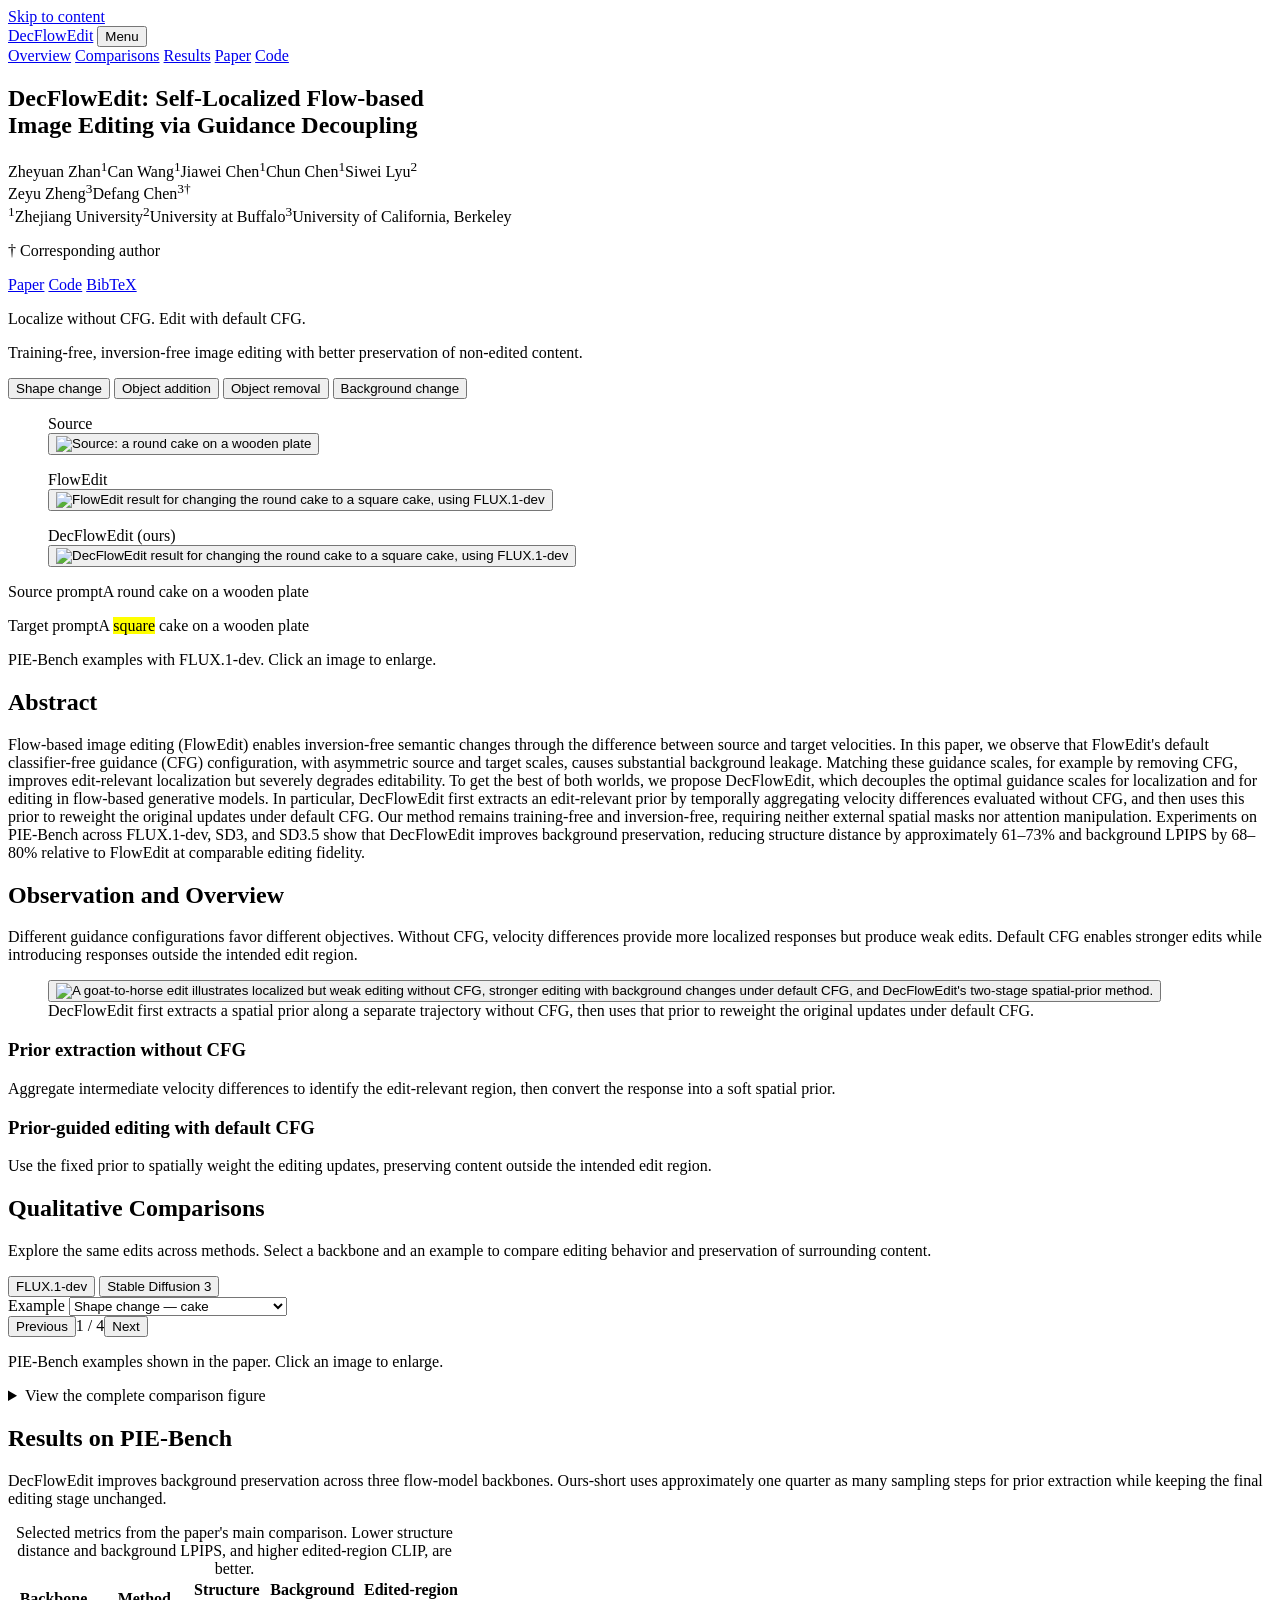
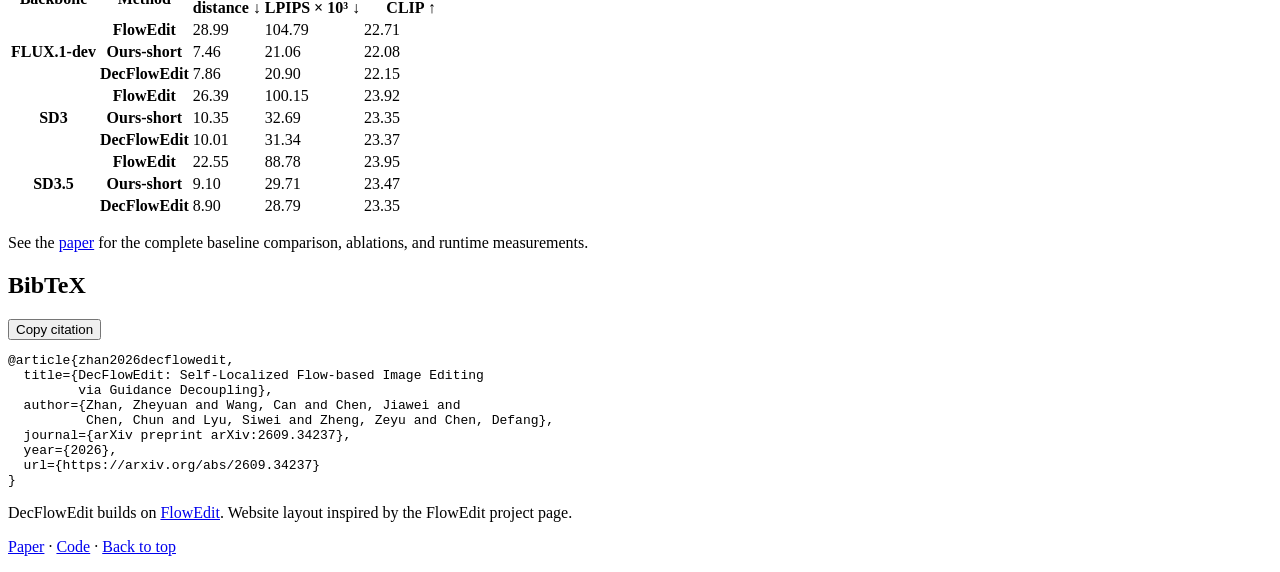
==== docs/index.html @ 9a253966 "Prepare links for zju-pi DecFlowEdit-Official transfer" ====
<!doctype html>
<html lang="en">
<head>
  <meta charset="utf-8">
  <meta name="viewport" content="width=device-width, initial-scale=1">
  <meta name="description" content="DecFlowEdit separates spatial localization from semantic editing across guidance configurations for self-localized, training-free image editing.">
  <meta name="theme-color" content="#0d6efd">
  <meta name="citation_title" content="DecFlowEdit: Self-Localized Flow-based Image Editing via Guidance Decoupling">
  <meta name="citation_author" content="Zheyuan Zhan">
  <meta name="citation_author" content="Can Wang">
  <meta name="citation_author" content="Jiawei Chen">
  <meta name="citation_author" content="Chun Chen">
  <meta name="citation_author" content="Siwei Lyu">
  <meta name="citation_author" content="Zeyu Zheng">
  <meta name="citation_author" content="Defang Chen">
  <meta property="og:title" content="DecFlowEdit: Self-Localized Flow-based Image Editing">
  <meta property="og:description" content="Localize without CFG. Edit with default CFG. Explore DecFlowEdit's image editing results and code.">
  <meta property="og:type" content="website">
  <meta name="twitter:card" content="summary_large_image">
  <title>DecFlowEdit — Self-Localized Flow-based Image Editing</title>
  <link rel="icon" href="assets/favicon.svg" type="image/svg+xml">
  <link rel="stylesheet" href="style.css">
  <script src="assets/examples.js" defer></script>
  <script src="script.js" defer></script>
</head>
<body>
  <a class="skip-link" href="#main">Skip to content</a>
  <header class="navbar">
    <nav class="container nav-inner" aria-label="Main navigation">
      <a class="brand" href="#">DecFlowEdit</a>
      <button class="nav-toggle" type="button" aria-controls="nav-links" aria-expanded="false">Menu</button>
      <div class="nav-links" id="nav-links">
        <a href="#overview">Overview</a>
        <a href="#comparisons">Comparisons</a>
        <a href="#results">Results</a>
        <a href="https://arxiv.org/abs/2609.34237">Paper</a>
        <a href="https://github.com/zju-pi/DecFlowEdit-Official">Code</a>
      </div>
    </nav>
  </header>

  <main id="main">
    <section class="container paper-header" aria-labelledby="paper-title">
      <h1 id="paper-title"><span>DecFlowEdit: Self-Localized Flow-based</span><br class="title-break"> Image Editing via Guidance Decoupling</h1>
      <div class="authors" aria-label="Authors">
        <div class="author-row"><span>Zheyuan Zhan<sup>1</sup></span><span>Can Wang<sup>1</sup></span><span>Jiawei Chen<sup>1</sup></span><span>Chun Chen<sup>1</sup></span><span>Siwei Lyu<sup>2</sup></span></div>
        <div class="author-row"><span>Zeyu Zheng<sup>3</sup></span><span>Defang Chen<sup>3†</sup></span></div>
      </div>
      <div class="affiliations"><span><sup>1</sup>Zhejiang University</span><span><sup>2</sup>University at Buffalo</span><span><sup>3</sup>University of California, Berkeley</span></div>
      <p class="correspondence">† Corresponding author</p>
      <div class="resource-links">
        <a class="button button-outline" href="https://arxiv.org/abs/2609.34237">Paper</a>
        <a class="button button-outline" href="https://github.com/zju-pi/DecFlowEdit-Official">Code</a>
        <a class="button button-outline" href="#bibtex">BibTeX</a>
      </div>
      <p class="tagline">Localize without CFG. Edit with default CFG.</p>
      <p class="lead">Training-free, inversion-free image editing with better preservation of non-edited content.</p>
    </section>

    <section class="container teaser" aria-label="Featured editing examples">
      <div class="example-picker" id="hero-picker" role="group" aria-label="Choose a featured example">
        <button type="button" class="choice is-active" data-example="cake" aria-pressed="true">Shape change</button>
        <button type="button" class="choice" data-example="squirrel" aria-pressed="false">Object addition</button>
        <button type="button" class="choice" data-example="kitten" aria-pressed="false">Object removal</button>
        <button type="button" class="choice" data-example="new-york" aria-pressed="false">Background change</button>
      </div>
      <div class="image-grid teaser-grid" id="hero-grid">
        <figure><figcaption>Source</figcaption><button type="button" class="image-button" data-full="assets/images/examples/cake/source.png" aria-label="Enlarge source image"><img src="assets/images/examples/cake/source.png" alt="Source: a round cake on a wooden plate" width="512" height="512" fetchpriority="high"></button></figure>
        <figure><figcaption>FlowEdit</figcaption><button type="button" class="image-button" data-full="assets/images/examples/cake/flowedit-flux.png" aria-label="Enlarge FlowEdit result"><img src="assets/images/examples/cake/flowedit-flux.png" alt="FlowEdit result for changing the round cake to a square cake, using FLUX.1-dev" width="512" height="512"></button></figure>
        <figure class="ours"><figcaption>DecFlowEdit <span class="method-note">(ours)</span></figcaption><button type="button" class="image-button" data-full="assets/images/examples/cake/decflowedit-flux.png" aria-label="Enlarge DecFlowEdit result"><img src="assets/images/examples/cake/decflowedit-flux.png" alt="DecFlowEdit result for changing the round cake to a square cake, using FLUX.1-dev" width="512" height="512"></button></figure>
      </div>
      <div class="prompt-pair" id="hero-prompt" aria-live="polite"><p><span class="prompt-label">Source prompt</span>A round cake on a wooden plate</p><p><span class="prompt-label">Target prompt</span>A <mark>square</mark> cake on a wooden plate</p></div>
      <p class="figure-note">PIE-Bench examples with FLUX.1-dev. Click an image to enlarge.</p>
    </section>

    <section class="section section-muted" id="abstract">
      <div class="container text-column">
        <h2>Abstract</h2>
        <p>Flow-based image editing (FlowEdit) enables inversion-free semantic changes through the difference between source and target velocities. In this paper, we observe that FlowEdit's default classifier-free guidance (CFG) configuration, with asymmetric source and target scales, causes substantial background leakage. Matching these guidance scales, for example by removing CFG, improves edit-relevant localization but severely degrades editability. To get the best of both worlds, we propose DecFlowEdit, which decouples the optimal guidance scales for localization and for editing in flow-based generative models. In particular, DecFlowEdit first extracts an edit-relevant prior by temporally aggregating velocity differences evaluated without CFG, and then uses this prior to reweight the original updates under default CFG. Our method remains training-free and inversion-free, requiring neither external spatial masks nor attention manipulation. Experiments on PIE-Bench across FLUX.1-dev, SD3, and SD3.5 show that DecFlowEdit improves background preservation, reducing structure distance by approximately 61–73% and background LPIPS by 68–80% relative to FlowEdit at comparable editing fidelity.</p>
      </div>
    </section>

    <section class="section container" id="overview">
      <h2>Observation and Overview</h2>
      <p class="section-intro">Different guidance configurations favor different objectives. Without CFG, velocity differences provide more localized responses but produce weak edits. Default CFG enables stronger edits while introducing responses outside the intended edit region.</p>
      <figure class="wide-figure">
        <button type="button" class="image-button" data-full="assets/images/guidance-observation.png" aria-label="Enlarge the observation and method overview"><img src="assets/images/guidance-observation.png" alt="A goat-to-horse edit illustrates localized but weak editing without CFG, stronger editing with background changes under default CFG, and DecFlowEdit's two-stage spatial-prior method." loading="lazy" width="2400" height="1634"></button>
        <figcaption>DecFlowEdit first extracts a spatial prior along a separate trajectory without CFG, then uses that prior to reweight the original updates under default CFG.</figcaption>
      </figure>
      <div class="method-explanation">
        <div><h3>Prior extraction without CFG</h3><p>Aggregate intermediate velocity differences to identify the edit-relevant region, then convert the response into a soft spatial prior.</p></div>
        <div><h3>Prior-guided editing with default CFG</h3><p>Use the fixed prior to spatially weight the editing updates, preserving content outside the intended edit region.</p></div>
      </div>
    </section>

    <section class="section section-muted" id="comparisons">
      <div class="container">
        <h2>Qualitative Comparisons</h2>
        <p class="section-intro">Explore the same edits across methods. Select a backbone and an example to compare editing behavior and preservation of surrounding content.</p>
        <div class="backbone-picker" id="backbone-picker" role="group" aria-label="Choose a comparison backbone">
          <button type="button" class="button is-active" data-backbone="flux" aria-pressed="true">FLUX.1-dev</button>
          <button type="button" class="button" data-backbone="sd3" aria-pressed="false">Stable Diffusion 3</button>
        </div>
        <div class="comparison-toolbar">
          <label for="comparison-example">Example <select id="comparison-example"><option value="cake">Shape change — cake</option><option value="squirrel">Object addition — squirrel</option><option value="kitten">Object removal — kitten</option><option value="new-york">Background change — New York</option></select></label>
          <div class="step-controls"><button type="button" class="text-button" id="previous-example">Previous</button><span id="example-counter" aria-live="polite">1 / 4</span><button type="button" class="text-button" id="next-example">Next</button></div>
        </div>
        <div class="comparison-scroll" tabindex="0" aria-label="Image comparisons; scroll horizontally on narrow screens">
          <div class="image-grid comparison-grid" id="comparison-grid"></div>
        </div>
        <div class="prompt-pair" id="comparison-prompt" aria-live="polite"></div>
        <p class="figure-note" id="comparison-note">PIE-Bench examples shown in the paper. Click an image to enlarge.</p>
        <noscript><p>Enable JavaScript to switch examples and backbones. The complete comparison is also available below.</p></noscript>
        <details class="full-comparison"><summary>View the complete comparison figure</summary><button type="button" class="image-button" data-full="assets/images/qualitative.png" aria-label="Enlarge the full qualitative comparison"><img src="assets/images/qualitative.png" alt="Full paper comparison of four editing tasks across FLUX.1-dev and SD3 baselines and DecFlowEdit." loading="lazy" width="2400" height="1342"></button></details>
      </div>
    </section>

    <section class="section container" id="results">
      <h2>Results on PIE-Bench</h2>
      <p class="section-intro">DecFlowEdit improves background preservation across three flow-model backbones. Ours-short uses approximately one quarter as many sampling steps for prior extraction while keeping the final editing stage unchanged.</p>
      <div class="table-scroll" tabindex="0" aria-label="Quantitative results table; scroll horizontally on narrow screens">
        <table class="results-table">
          <caption>Selected metrics from the paper's main comparison. Lower structure distance and background LPIPS, and higher edited-region CLIP, are better.</caption>
          <thead><tr><th scope="col">Backbone</th><th scope="col">Method</th><th scope="col">Structure<br><span>distance ↓</span></th><th scope="col">Background<br><span>LPIPS × 10³ ↓</span></th><th scope="col">Edited-region<br><span>CLIP ↑</span></th></tr></thead>
          <tbody>
            <tr class="group-start"><th scope="rowgroup" rowspan="3">FLUX.1-dev</th><th scope="row">FlowEdit</th><td>28.99</td><td>104.79</td><td>22.71</td></tr>
            <tr><th scope="row">Ours-short</th><td>7.46</td><td>21.06</td><td>22.08</td></tr>
            <tr class="ours-row"><th scope="row">DecFlowEdit</th><td>7.86</td><td>20.90</td><td>22.15</td></tr>
            <tr class="group-start"><th scope="rowgroup" rowspan="3">SD3</th><th scope="row">FlowEdit</th><td>26.39</td><td>100.15</td><td>23.92</td></tr>
            <tr><th scope="row">Ours-short</th><td>10.35</td><td>32.69</td><td>23.35</td></tr>
            <tr class="ours-row"><th scope="row">DecFlowEdit</th><td>10.01</td><td>31.34</td><td>23.37</td></tr>
            <tr class="group-start"><th scope="rowgroup" rowspan="3">SD3.5</th><th scope="row">FlowEdit</th><td>22.55</td><td>88.78</td><td>23.95</td></tr>
            <tr><th scope="row">Ours-short</th><td>9.10</td><td>29.71</td><td>23.47</td></tr>
            <tr class="ours-row"><th scope="row">DecFlowEdit</th><td>8.90</td><td>28.79</td><td>23.35</td></tr>
          </tbody>
        </table>
      </div>
      <p class="figure-note">See the <a href="https://arxiv.org/abs/2609.34237">paper</a> for the complete baseline comparison, ablations, and runtime measurements.</p>
    </section>

    <section class="section section-muted" id="bibtex">
      <div class="container text-column">
        <h2>BibTeX</h2>
        <div class="citation-box"><button type="button" class="copy-button" id="copy-citation">Copy citation</button><pre tabindex="0" aria-label="BibTeX citation"><code id="citation-text">@article{zhan2026decflowedit,
  title={DecFlowEdit: Self-Localized Flow-based Image Editing
         via Guidance Decoupling},
  author={Zhan, Zheyuan and Wang, Can and Chen, Jiawei and
          Chen, Chun and Lyu, Siwei and Zheng, Zeyu and Chen, Defang},
  journal={arXiv preprint arXiv:2609.34237},
  year={2026},
  url={https://arxiv.org/abs/2609.34237}
}</code></pre></div>
        <p id="copy-status" class="copy-status" role="status" aria-live="polite"></p>
      </div>
    </section>
  </main>

  <footer class="container footer"><p>DecFlowEdit builds on <a href="https://matankleiner.github.io/flowedit/">FlowEdit</a>. Website layout inspired by the FlowEdit project page.</p><p><a href="https://arxiv.org/abs/2609.34237">Paper</a><span aria-hidden="true"> · </span><a href="https://github.com/zju-pi/DecFlowEdit-Official">Code</a><span aria-hidden="true"> · </span><a href="#">Back to top</a></p></footer>

  <dialog class="lightbox" id="lightbox" aria-labelledby="lightbox-caption"><div class="lightbox-toolbar"><p id="lightbox-caption"></p><button type="button" class="button" id="close-lightbox">Close</button></div><img id="lightbox-image" alt=""><p class="lightbox-hint">Press Escape or click outside the image to close.</p></dialog>
</body>
</html>
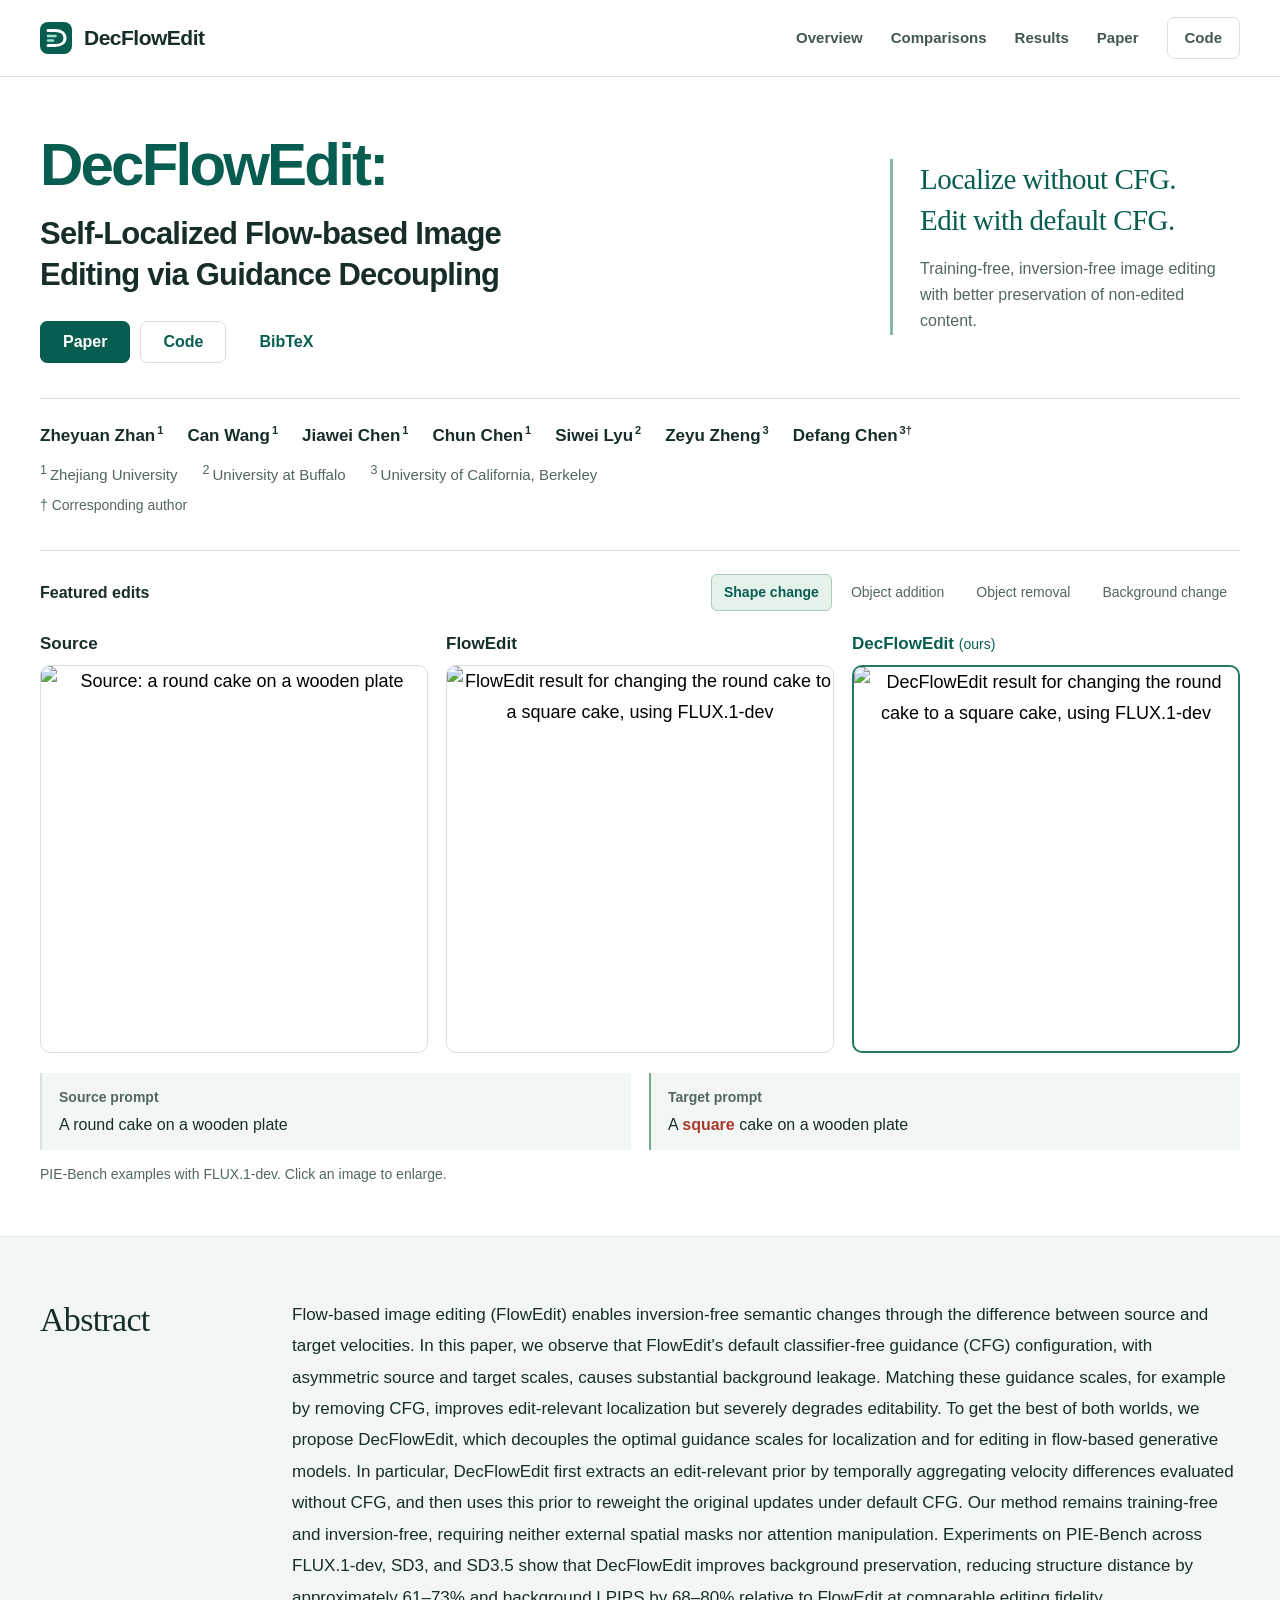
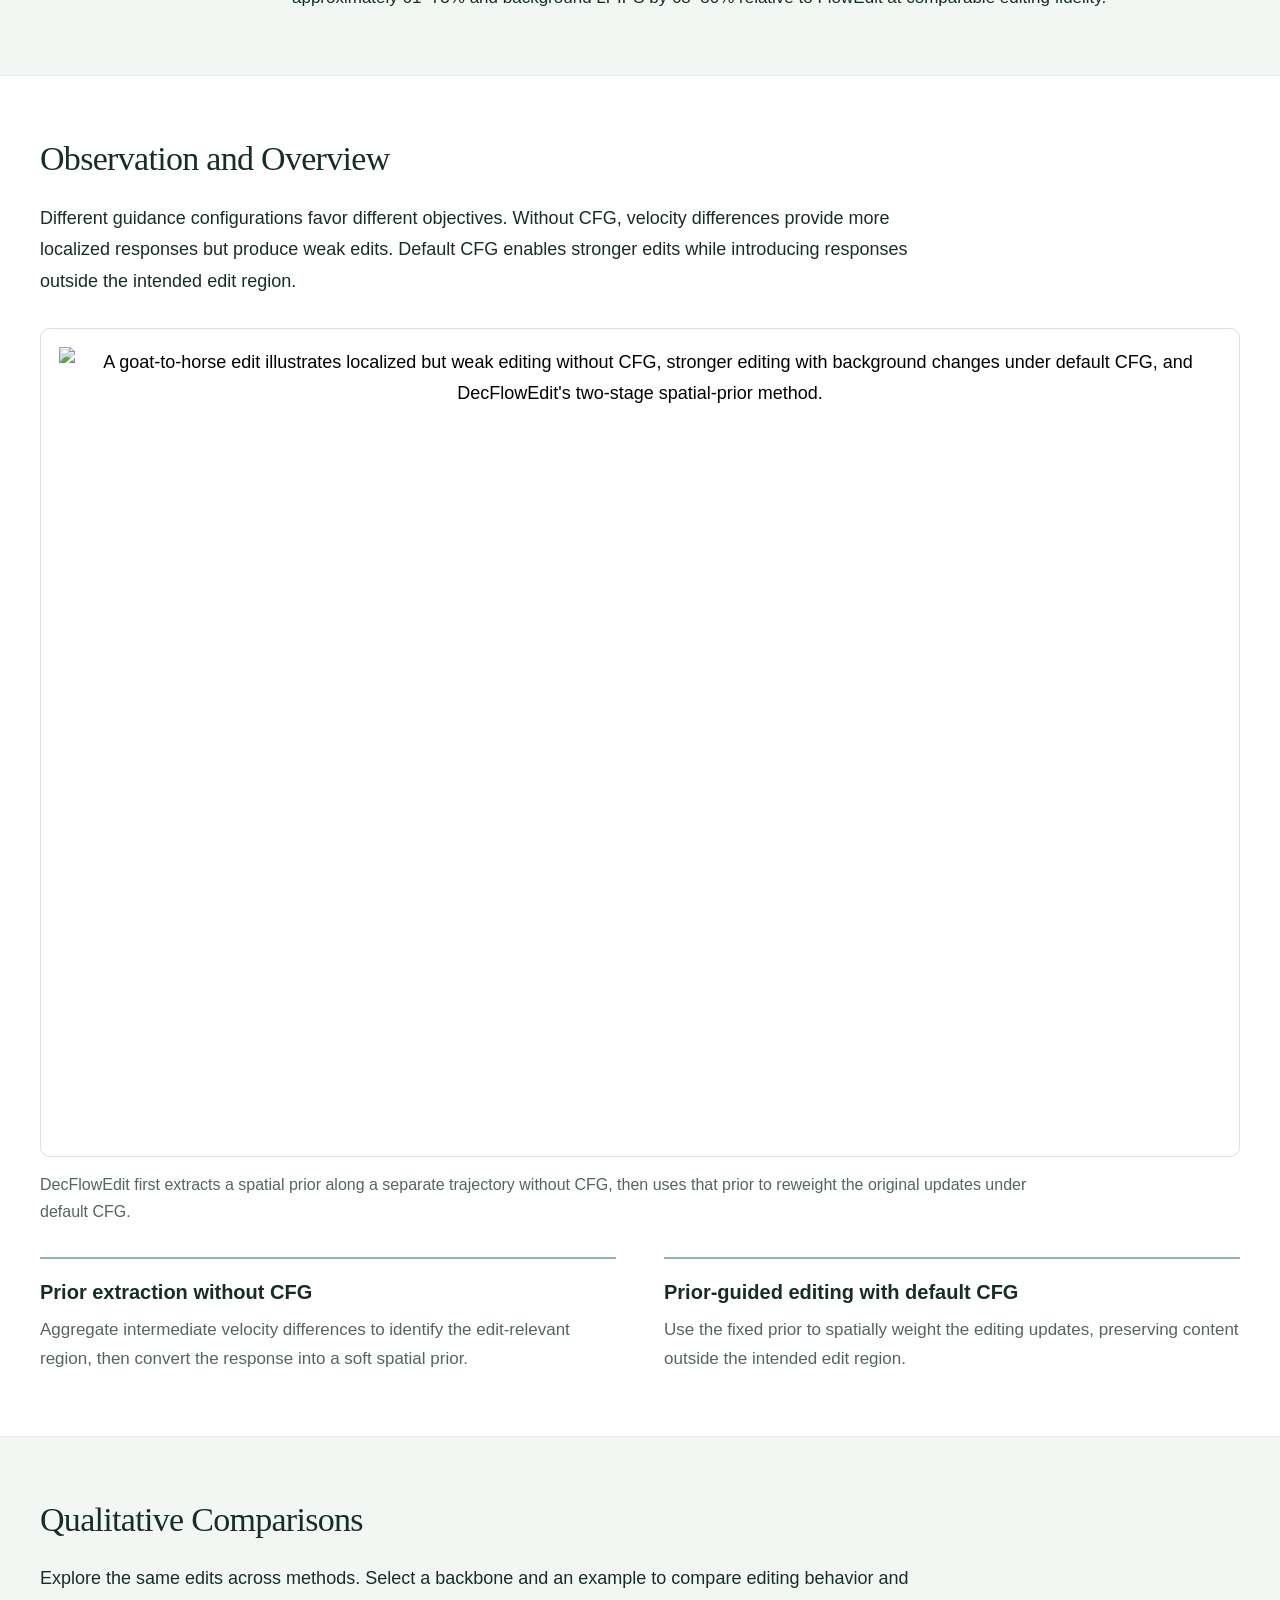
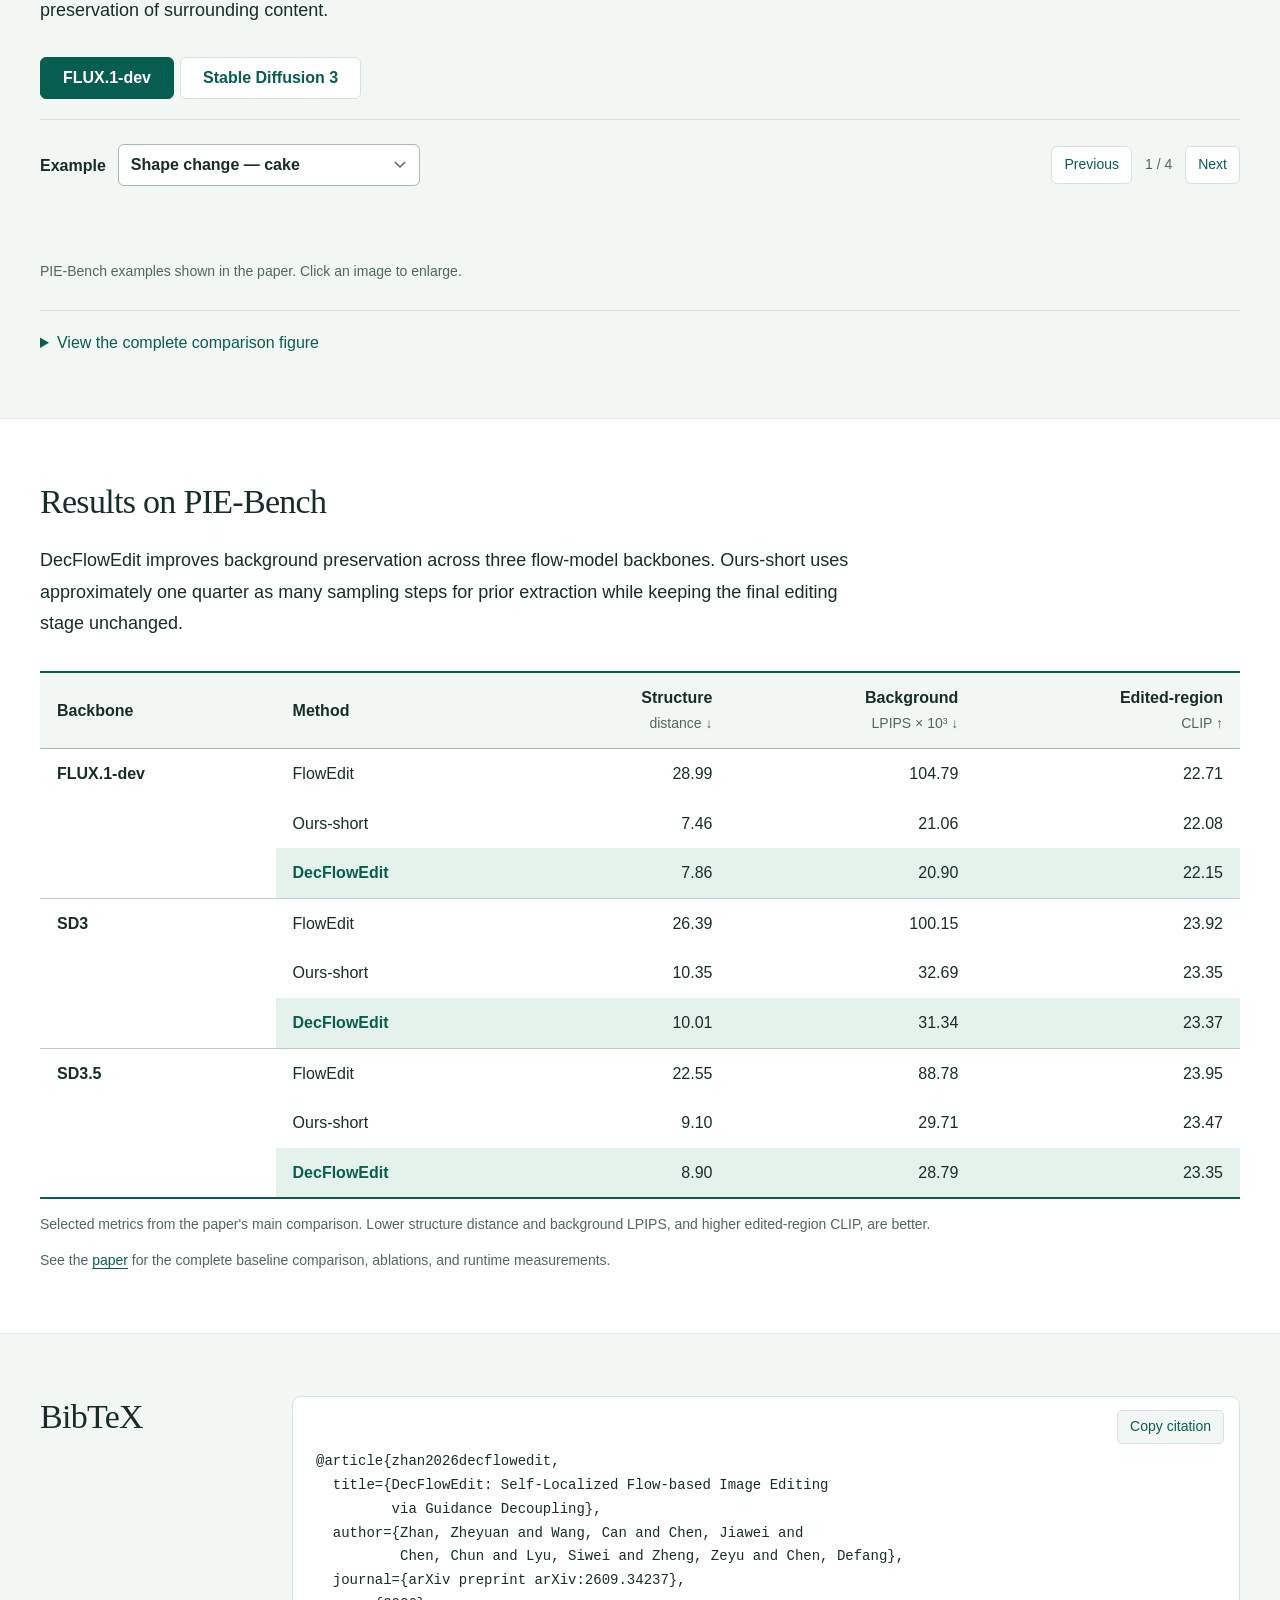
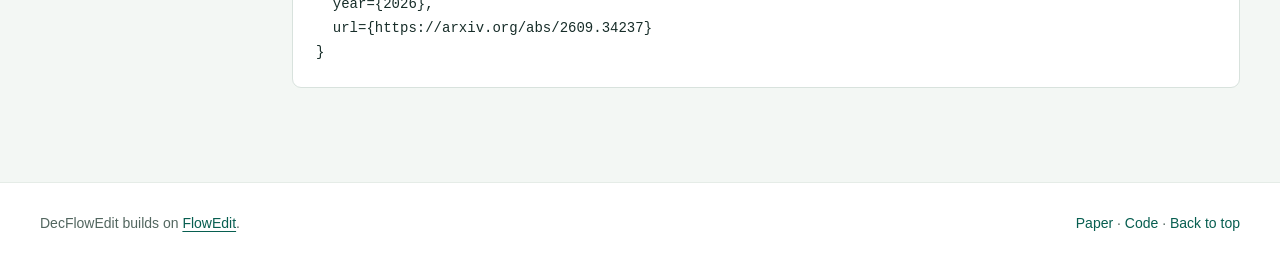
==== commit e49a8305: "Refresh project page layout and green palette" ====
--- a/docs/index.html
+++ b/docs/index.html
@@ -4,7 +4,7 @@
   <meta charset="utf-8">
   <meta name="viewport" content="width=device-width, initial-scale=1">
   <meta name="description" content="DecFlowEdit separates spatial localization from semantic editing across guidance configurations for self-localized, training-free image editing.">
-  <meta name="theme-color" content="#0d6efd">
+  <meta name="theme-color" content="#075e50">
   <meta name="citation_title" content="DecFlowEdit: Self-Localized Flow-based Image Editing via Guidance Decoupling">
   <meta name="citation_author" content="Zheyuan Zhan">
   <meta name="citation_author" content="Can Wang">
@@ -18,8 +18,8 @@
   <meta property="og:type" content="website">
   <meta name="twitter:card" content="summary_large_image">
   <title>DecFlowEdit — Self-Localized Flow-based Image Editing</title>
-  <link rel="icon" href="assets/favicon.svg" type="image/svg+xml">
-  <link rel="stylesheet" href="style.css">
+  <link rel="icon" href="assets/favicon.svg?v=2" type="image/svg+xml">
+  <link rel="stylesheet" href="style.css?v=2">
   <script src="assets/examples.js" defer></script>
   <script src="script.js" defer></script>
 </head>
@@ -41,28 +41,37 @@
 
   <main id="main">
     <section class="container paper-header" aria-labelledby="paper-title">
-      <h1 id="paper-title"><span>DecFlowEdit: Self-Localized Flow-based</span><br class="title-break"> Image Editing via Guidance Decoupling</h1>
+      <div class="title-group">
+        <h1 id="paper-title"><span class="project-name">DecFlowEdit:</span> <span class="paper-subtitle">Self-Localized Flow-based Image Editing via Guidance Decoupling</span></h1>
+        <div class="resource-links">
+          <a class="button button-primary" href="https://arxiv.org/abs/2609.34237">Paper</a>
+          <a class="button button-outline" href="https://github.com/zju-pi/DecFlowEdit-Official">Code</a>
+          <a class="button button-quiet" href="#bibtex">BibTeX</a>
+        </div>
+      </div>
+      <div class="paper-summary">
+        <p class="tagline"><span>Localize without CFG.</span> <span>Edit with default CFG.</span></p>
+        <p class="lead">Training-free, inversion-free image editing with better preservation of non-edited content.</p>
+      </div>
+      <div class="author-block">
       <div class="authors" aria-label="Authors">
         <div class="author-row"><span>Zheyuan Zhan<sup>1</sup></span><span>Can Wang<sup>1</sup></span><span>Jiawei Chen<sup>1</sup></span><span>Chun Chen<sup>1</sup></span><span>Siwei Lyu<sup>2</sup></span></div>
         <div class="author-row"><span>Zeyu Zheng<sup>3</sup></span><span>Defang Chen<sup>3†</sup></span></div>
       </div>
       <div class="affiliations"><span><sup>1</sup>Zhejiang University</span><span><sup>2</sup>University at Buffalo</span><span><sup>3</sup>University of California, Berkeley</span></div>
       <p class="correspondence">† Corresponding author</p>
-      <div class="resource-links">
-        <a class="button button-outline" href="https://arxiv.org/abs/2609.34237">Paper</a>
-        <a class="button button-outline" href="https://github.com/zju-pi/DecFlowEdit-Official">Code</a>
-        <a class="button button-outline" href="#bibtex">BibTeX</a>
       </div>
-      <p class="tagline">Localize without CFG. Edit with default CFG.</p>
-      <p class="lead">Training-free, inversion-free image editing with better preservation of non-edited content.</p>
     </section>
 
     <section class="container teaser" aria-label="Featured editing examples">
+      <div class="teaser-toolbar">
+      <p class="gallery-label">Featured edits</p>
       <div class="example-picker" id="hero-picker" role="group" aria-label="Choose a featured example">
         <button type="button" class="choice is-active" data-example="cake" aria-pressed="true">Shape change</button>
         <button type="button" class="choice" data-example="squirrel" aria-pressed="false">Object addition</button>
         <button type="button" class="choice" data-example="kitten" aria-pressed="false">Object removal</button>
         <button type="button" class="choice" data-example="new-york" aria-pressed="false">Background change</button>
+      </div>
       </div>
       <div class="image-grid teaser-grid" id="hero-grid">
         <figure><figcaption>Source</figcaption><button type="button" class="image-button" data-full="assets/images/examples/cake/source.png" aria-label="Enlarge source image"><img src="assets/images/examples/cake/source.png" alt="Source: a round cake on a wooden plate" width="512" height="512" fetchpriority="high"></button></figure>
@@ -155,7 +164,7 @@
     </section>
   </main>
 
-  <footer class="container footer"><p>DecFlowEdit builds on <a href="https://matankleiner.github.io/flowedit/">FlowEdit</a>. Website layout inspired by the FlowEdit project page.</p><p><a href="https://arxiv.org/abs/2609.34237">Paper</a><span aria-hidden="true"> · </span><a href="https://github.com/zju-pi/DecFlowEdit-Official">Code</a><span aria-hidden="true"> · </span><a href="#">Back to top</a></p></footer>
+  <footer class="container footer"><p>DecFlowEdit builds on <a href="https://matankleiner.github.io/flowedit/">FlowEdit</a>.</p><p><a href="https://arxiv.org/abs/2609.34237">Paper</a><span aria-hidden="true"> · </span><a href="https://github.com/zju-pi/DecFlowEdit-Official">Code</a><span aria-hidden="true"> · </span><a href="#">Back to top</a></p></footer>
 
   <dialog class="lightbox" id="lightbox" aria-labelledby="lightbox-caption"><div class="lightbox-toolbar"><p id="lightbox-caption"></p><button type="button" class="button" id="close-lightbox">Close</button></div><img id="lightbox-image" alt=""><p class="lightbox-hint">Press Escape or click outside the image to close.</p></dialog>
 </body>
--- a/docs/style.css
+++ b/docs/style.css
@@ -0,0 +1,246 @@
+:root {
+  --accent: #075e50;
+  --accent-hover: #03483c;
+  --ink: #172d29;
+  --muted: #52665f;
+  --border: #d8e2dd;
+  --wash: #f3f7f4;
+  --tint: #e5f2eb;
+  --max-width: 1200px;
+  color-scheme: light;
+}
+* { box-sizing: border-box; }
+html { scroll-behavior: smooth; scroll-padding-top: 94px; }
+body { margin: 0; color: var(--ink); background: #fff; font-family: Arial, Helvetica, sans-serif; font-size: 18px; line-height: 1.7; }
+a { color: var(--accent); text-decoration: none; }
+a:hover { color: var(--accent-hover); text-decoration: underline; text-underline-offset: 4px; }
+button, input, select { font: inherit; }
+button, a, select { -webkit-tap-highlight-color: transparent; }
+button { cursor: pointer; }
+button:disabled { cursor: default; }
+:focus-visible { outline: 3px solid #ac6328; outline-offset: 4px; }
+img { max-width: 100%; height: auto; display: block; }
+figure, p, h1, h2, h3 { margin: 0; }
+p + p { margin-top: 1rem; }
+.container { width: min(calc(100% - 64px), var(--max-width)); margin-inline: auto; }
+.skip-link { position: fixed; top: -90px; left: 16px; z-index: 100; background: #fff; padding: 10px 18px; border: 2px solid var(--accent); }
+.skip-link:focus { top: 8px; }
+
+/* White navigation and a compact, independent project mark. */
+.navbar { position: sticky; top: 0; z-index: 30; background: #fffffffa; border-bottom: 1px solid var(--border); }
+.nav-inner { display: flex; align-items: center; justify-content: space-between; min-height: 76px; gap: 24px; }
+.brand { display: inline-flex; align-items: center; gap: 12px; font-size: 21px; font-weight: 750; letter-spacing: -.5px; color: var(--ink); }
+.brand::before { content: ''; width: 32px; height: 32px; background: url('assets/favicon.svg?v=2') center / contain no-repeat; flex: 0 0 32px; }
+.brand:hover { text-decoration: none; }
+.nav-links { display: flex; align-items: center; gap: 28px; font-size: 15px; font-weight: 600; }
+.nav-links a { color: #415750; padding-block: 12px; }
+.nav-links a:last-child { padding: 7px 17px; border: 1px solid var(--border); border-radius: 7px; }
+.nav-links a:hover { color: var(--accent); }
+.nav-toggle { display: none; padding: 5px 13px; border: 1px solid var(--border); border-radius: 6px; background: #fff; color: var(--ink); font-size: 15px; }
+
+/* Title, method statement, and author information have separate roles. */
+.paper-header { display: grid; grid-template-columns: minmax(0, 1fr) 350px; column-gap: 76px; row-gap: 35px; align-items: center; padding-top: 54px; padding-bottom: 32px; }
+.title-group { min-width: 0; }
+h1 { font-weight: 650; letter-spacing: -.8px; line-height: 1.3; }
+.project-name { display: block; color: var(--accent); font-size: 60px; font-weight: 750; letter-spacing: -2.8px; line-height: 1.12; margin-bottom: 16px; }
+.paper-subtitle { display: block; max-width: 760px; font-size: 31px; line-height: 1.32; text-wrap: balance; }
+.resource-links { display: flex; flex-wrap: wrap; gap: 10px; margin-top: 25px; }
+.button { display: inline-flex; align-items: center; justify-content: center; padding: 8px 22px; min-height: 42px; border: 1px solid var(--border); border-radius: 7px; background: #fff; color: var(--accent); font-size: 16px; font-weight: 600; line-height: 1.5; transition: background .16s, border-color .16s; }
+.button:hover { background: var(--tint); border-color: var(--accent); text-decoration: none; color: var(--accent); }
+.button-primary, .button.is-active { color: #fff; background: var(--accent); border-color: var(--accent); }
+.button-primary:hover, .button.is-active:hover { color: #fff; background: var(--accent-hover); }
+.button-quiet { background: transparent; border-color: transparent; }
+.paper-summary { border-left: 3px solid #88b9a5; padding-left: 27px; }
+.tagline { font-family: Georgia, 'Times New Roman', serif; color: var(--accent); font-size: 29px; line-height: 1.4; letter-spacing: -.5px; text-wrap: balance; }
+.tagline span { display: block; }
+.lead { margin-top: 15px; color: var(--muted); font-size: 16px; line-height: 1.65; }
+.author-block { grid-column: 1 / -1; border-top: 1px solid var(--border); padding-top: 22px; }
+.authors { display: flex; flex-wrap: wrap; gap: 5px 24px; font-size: 17px; font-weight: 600; line-height: 1.7; }
+.author-row { display: contents; }
+.authors span { white-space: nowrap; }
+.authors sup { font-size: 65%; padding-left: 2px; }
+.affiliations { display: flex; flex-wrap: wrap; gap: 3px 25px; margin-top: 9px; font-size: 15px; color: var(--muted); }
+.affiliations span { white-space: nowrap; }
+.affiliations sup { margin-right: 3px; }
+.correspondence { font-size: 14px; color: var(--muted); margin-top: 7px; }
+
+/* One comparison surface, with controls above and prompts below. */
+.teaser { padding-bottom: 50px; }
+.teaser-toolbar { display: flex; align-items: center; justify-content: space-between; gap: 20px; border-top: 1px solid var(--border); padding: 23px 0 20px; }
+.gallery-label { font-size: 16px; font-weight: 700; white-space: nowrap; }
+.example-picker { display: flex; flex-wrap: wrap; gap: 6px; }
+.choice { border: 1px solid transparent; border-radius: 6px; background: transparent; padding: 7px 12px; color: var(--muted); font-size: 14px; line-height: 1.5; }
+.choice:hover { background: var(--wash); color: var(--accent); }
+.choice.is-active { background: var(--tint); border-color: #aacaba; color: var(--accent); font-weight: 600; }
+.image-grid { display: grid; gap: 18px; }
+.teaser-grid { grid-template-columns: repeat(3, minmax(0, 1fr)); }
+.image-grid figure { min-width: 0; text-align: left; }
+.image-grid figcaption { font-size: 17px; font-weight: 600; line-height: 1.5; margin-bottom: 9px; }
+.image-grid .ours figcaption { color: var(--accent); }
+.method-note { font-size: 14px; font-weight: 400; }
+.image-button { display: block; width: 100%; padding: 0; border: 0; border-radius: 10px; background: transparent; overflow: hidden; cursor: zoom-in; }
+.image-button img { width: 100%; transition: filter .16s; }
+.image-button:hover img { filter: brightness(1.025); }
+.image-grid .image-button { border: 1px solid var(--border); }
+.image-grid .ours .image-button { border: 2px solid #237963; }
+.prompt-pair { display: grid; grid-template-columns: repeat(2, minmax(0, 1fr)); gap: 18px; margin-top: 20px; font-size: 16px; line-height: 1.6; }
+.prompt-pair p { padding: 13px 17px; border-left: 2px solid var(--border); background: var(--wash); }
+.prompt-pair p + p { margin-top: 0; border-left-color: #75aa92; }
+.prompt-label { display: block; font-size: 14px; font-weight: 600; color: var(--muted); margin-bottom: 3px; }
+mark { background: transparent; color: #aa382e; font-weight: 600; }
+.figure-note { color: var(--muted); font-size: 14px; margin-top: 13px; line-height: 1.6; }
+.figure-note a, .footer p:first-child a { text-decoration: underline; text-underline-offset: 3px; }
+
+/* Left-aligned reading sections, with a side heading for long-form text. */
+.section { padding-top: 62px; padding-bottom: 62px; }
+.section-muted { background: var(--wash); border-top: 1px solid #e5ece7; border-bottom: 1px solid #e5ece7; }
+h2 { font-family: Georgia, 'Times New Roman', serif; font-size: 34px; line-height: 1.25; font-weight: 500; letter-spacing: -.7px; margin-bottom: 22px; text-wrap: balance; }
+h3 { font-size: 20px; font-weight: 600; line-height: 1.45; margin-bottom: 9px; }
+.text-column { display: grid; grid-template-columns: 190px minmax(0, 1fr); gap: 0 62px; }
+.text-column > h2 { grid-column: 1; grid-row: 1 / span 3; margin: 0; }
+.text-column > :not(h2) { grid-column: 2; min-width: 0; }
+.text-column > p { text-align: left; text-wrap: pretty; font-size: 17px; line-height: 1.85; }
+.section-intro { max-width: 880px; margin-bottom: 31px; font-size: 18px; line-height: 1.75; text-wrap: pretty; }
+.wide-figure { margin-top: 28px; }
+.wide-figure > .image-button { border: 1px solid var(--border); padding: 18px; background: #fff; }
+.wide-figure figcaption { color: var(--muted); font-size: 16px; line-height: 1.65; max-width: 1020px; margin-top: 15px; }
+.method-explanation { display: grid; grid-template-columns: repeat(2, minmax(0, 1fr)); gap: 48px; margin-top: 32px; }
+.method-explanation > div { border-top: 2px solid #90b6a1; padding-top: 19px; }
+.method-explanation p { font-size: 17px; color: var(--muted); }
+.backbone-picker { display: flex; gap: 6px; flex-wrap: wrap; margin: 24px 0; padding-bottom: 20px; border-bottom: 1px solid var(--border); }
+.backbone-picker .button { border-radius: 6px; }
+.comparison-toolbar { display: flex; justify-content: space-between; align-items: center; gap: 18px; margin-bottom: 24px; font-size: 16px; }
+.comparison-toolbar label { display: flex; align-items: center; gap: 12px; font-weight: 600; }
+select { font-size: 16px; line-height: 1.5; color: var(--ink); background: #fff; border: 1px solid #a8bbb0; border-radius: 6px; padding: 8px 37px 8px 12px; max-width: 100%; appearance: none; background-image: url("data:image/svg+xml,%3Csvg xmlns='http://www.w3.org/2000/svg' width='12' height='8' viewBox='0 0 12 8'%3E%3Cpath d='m1 1 5 5 5-5' fill='none' stroke='%2352665f' stroke-width='1.5'/%3E%3C/svg%3E"); background-repeat: no-repeat; background-position: right 13px center; }
+.step-controls { display: flex; align-items: center; gap: 13px; white-space: nowrap; }
+.text-button { padding: 6px 12px; border: 1px solid var(--border); border-radius: 6px; background: #fff; color: var(--accent); font-size: 14px; }
+.text-button:hover { border-color: var(--accent); }
+#example-counter { font-size: 14px; color: var(--muted); font-variant-numeric: tabular-nums; }
+.comparison-scroll { overflow-x: auto; padding: 4px 2px 13px; scrollbar-color: #a8bfb1 transparent; }
+.comparison-grid { grid-template-columns: repeat(var(--columns, 4), minmax(150px, 1fr)); gap: 12px; }
+.comparison-grid figcaption { font-size: 16px; white-space: nowrap; }
+.comparison-grid .method-note { display: none; }
+.full-comparison { margin-top: 27px; border-top: 1px solid var(--border); padding-top: 18px; }
+.full-comparison summary { cursor: pointer; color: var(--accent); font-size: 16px; }
+.full-comparison .image-button { margin-top: 18px; }
+.table-scroll { overflow-x: auto; }
+.results-table { width: 100%; min-width: 700px; border-collapse: collapse; font-size: 16px; line-height: 1.6; }
+.results-table caption { caption-side: bottom; text-align: left; color: var(--muted); font-size: 14px; padding-top: 14px; }
+.results-table th, .results-table td { padding: 12px 17px; text-align: right; white-space: nowrap; }
+.results-table thead th { border-top: 2px solid var(--accent); border-bottom: 1px solid #a1b7aa; background: var(--wash); }
+.results-table thead th:nth-child(-n+2), .results-table th[scope=row], .results-table th[scope=rowgroup] { text-align: left; }
+.results-table thead span { font-size: 14px; font-weight: 400; color: var(--muted); }
+.results-table th[scope=row] { font-weight: 400; }
+.results-table th[scope=rowgroup] { vertical-align: top; font-weight: 600; }
+.results-table .group-start > * { border-top: 1px solid #bbcec0; }
+.results-table .ours-row { background: var(--tint); }
+.results-table .ours-row th { font-weight: 600; color: var(--accent); }
+.results-table tbody { border-bottom: 2px solid var(--accent); }
+.results-table td { font-variant-numeric: tabular-nums; }
+.citation-box { position: relative; border: 1px solid var(--border); background: #fff; border-radius: 9px; padding: 53px 23px 23px; }
+pre { margin: 0; overflow-x: auto; font-size: 14px; line-height: 1.7; tab-size: 2; }
+code { font-family: Consolas, 'Liberation Mono', monospace; }
+.copy-button { position: absolute; right: 15px; top: 13px; border: 1px solid var(--border); background: var(--wash); padding: 4px 12px; border-radius: 5px; font-size: 14px; color: var(--accent); }
+.copy-status { min-height: 24px; color: var(--muted); font-size: 14px !important; margin-top: 8px; }
+.footer { display: flex; align-items: center; justify-content: space-between; gap: 20px; padding-block: 29px; font-size: 14px; color: var(--muted); }
+.footer p + p { margin: 0; }
+.lightbox { border: 0; border-radius: 12px; padding: 16px 22px 12px; max-width: min(95vw, 1500px); max-height: 94vh; background: #fff; box-shadow: 0 15px 80px #0005; }
+.lightbox::backdrop { background: #142d27e8; }
+.lightbox-toolbar { display: flex; align-items: center; justify-content: space-between; gap: 25px; margin-bottom: 12px; }
+.lightbox-toolbar p { font-size: 16px; line-height: 1.5; max-width: 950px; }
+.lightbox-toolbar .button { flex-shrink: 0; font-size: 15px; padding: 4px 15px; min-height: 36px; }
+#lightbox-image { max-height: 75vh; width: auto; max-width: 100%; object-fit: contain; margin: auto; }
+.lightbox-hint { font-size: 14px; text-align: center; margin-top: 9px; color: var(--muted); }
+
+@media (max-width: 1000px) {
+  .paper-header { column-gap: 36px; grid-template-columns: minmax(0, 1fr) 260px; }
+  .project-name { font-size: 53px; }
+  .paper-subtitle { font-size: 28px; }
+  .tagline { font-size: 26px; }
+  .nav-links { gap: 18px; }
+  .teaser-toolbar { flex-direction: column; align-items: flex-start; gap: 10px; }
+  .text-column { grid-template-columns: 155px minmax(0, 1fr); column-gap: 35px; }
+  .comparison-grid { min-width: calc(var(--columns, 4) * 165px); }
+}
+@media (max-width: 760px) {
+  .container { width: calc(100% - 40px); }
+  .paper-header { grid-template-columns: 1fr; padding-top: 36px; row-gap: 23px; }
+  .paper-summary { padding-left: 19px; max-width: 600px; }
+  .tagline { font-size: 24px; }
+  .lead { margin-top: 8px; }
+  .author-block { padding-top: 19px; }
+  .authors { font-size: 16px; gap: 4px 21px; }
+  .affiliations { gap: 2px 18px; }
+  .text-column { grid-template-columns: 1fr; gap: 0; }
+  .text-column > h2 { grid-column: auto; grid-row: auto; margin-bottom: 22px; }
+  .text-column > :not(h2) { grid-column: auto; }
+  .section { padding-block: 42px; }
+  .method-explanation { gap: 25px; }
+  .comparison-toolbar { flex-wrap: wrap; }
+  .nav-links { gap: 15px; font-size: 14px; }
+  .nav-links a:last-child { padding-inline: 12px; }
+  .brand { gap: 8px; font-size: 19px; }
+}
+@media (max-width: 600px) {
+  body { font-size: 16px; }
+  .container { width: calc(100% - 32px); }
+  .nav-inner { min-height: 62px; flex-wrap: wrap; gap: 0; }
+  .brand { font-size: 19px; gap: 9px; }
+  .brand::before { width: 29px; height: 29px; flex-basis: 29px; }
+  .nav-toggle { display: block; }
+  .nav-links { display: none; flex-basis: 100%; flex-direction: column; align-items: flex-start; gap: 0; padding: 8px 0 15px; font-size: 16px; }
+  .nav-links.is-open { display: flex; }
+  .nav-links a { width: 100%; padding: 7px 0; }
+  .nav-links a:last-child { border: 0; padding: 7px 0; }
+  .paper-header { padding-top: 31px; padding-bottom: 23px; row-gap: 23px; }
+  .project-name { font-size: 46px; letter-spacing: -2px; margin-bottom: 13px; }
+  .paper-subtitle { font-size: 25px; letter-spacing: -.5px; line-height: 1.35; text-wrap: pretty; }
+  .resource-links { margin-top: 20px; gap: 7px; }
+  .button { padding: 7px 19px; font-size: 16px; }
+  .paper-summary { padding-left: 17px; }
+  .tagline { font-size: 23px; }
+  .lead { font-size: 16px; line-height: 1.6; }
+  .authors { gap: 4px 19px; font-size: 16px; }
+  .affiliations { display: grid; margin-top: 9px; font-size: 14px; line-height: 1.8; }
+  .affiliations span { white-space: normal; }
+  .correspondence { margin-top: 5px; }
+  .teaser { padding-bottom: 34px; }
+  .teaser-toolbar { padding-top: 18px; padding-bottom: 17px; gap: 10px; }
+  .example-picker { gap: 5px; }
+  .choice { padding: 6px 9px; font-size: 14px; }
+  .teaser-grid { gap: 7px; }
+  .image-grid figcaption { font-size: 14px; margin-bottom: 6px; }
+  .teaser-grid .method-note { display: none; }
+  .image-button { border-radius: 6px; }
+  .prompt-pair { grid-template-columns: 1fr; gap: 9px; margin-top: 16px; font-size: 15px; }
+  .prompt-pair p { padding: 9px 12px; }
+  .figure-note { font-size: 14px; }
+  h2 { font-size: 29px; margin-bottom: 18px; }
+  .section { padding-block: 36px; }
+  .section-intro { font-size: 17px; margin-bottom: 22px; }
+  .text-column > p { font-size: 16px; line-height: 1.8; }
+  .wide-figure { margin-top: 22px; }
+  .wide-figure > .image-button { padding: 7px; }
+  .wide-figure figcaption { font-size: 15px; }
+  .method-explanation { grid-template-columns: 1fr; gap: 22px; margin-top: 25px; }
+  h3 { font-size: 19px; }
+  .method-explanation p { font-size: 16px; }
+  .backbone-picker { margin-block: 22px; padding-bottom: 17px; }
+  .backbone-picker .button { padding: 6px 14px; }
+  .comparison-toolbar { gap: 14px; margin-bottom: 19px; }
+  .comparison-toolbar label { width: 100%; justify-content: space-between; font-size: 15px; gap: 8px; }
+  .comparison-toolbar select { flex: 1; width: 0; min-width: 0; max-width: none; font-size: 15px; }
+  .comparison-grid { gap: 10px; min-width: calc(var(--columns, 4) * 160px); }
+  .comparison-grid figcaption { font-size: 16px; }
+  .results-table { min-width: 650px; font-size: 15px; }
+  .results-table th, .results-table td { padding: 10px 12px; }
+  .citation-box { padding: 51px 15px 19px; }
+  .footer { flex-direction: column; align-items: flex-start; gap: 8px; padding-block: 24px; }
+  .lightbox { padding: 12px; max-width: 96vw; }
+  .lightbox-toolbar { gap: 12px; }
+  .lightbox-toolbar p { font-size: 14px; }
+}
+@media (prefers-reduced-motion: reduce) {
+  html { scroll-behavior: auto; }
+  *, *::before, *::after { transition: none !important; }
+}
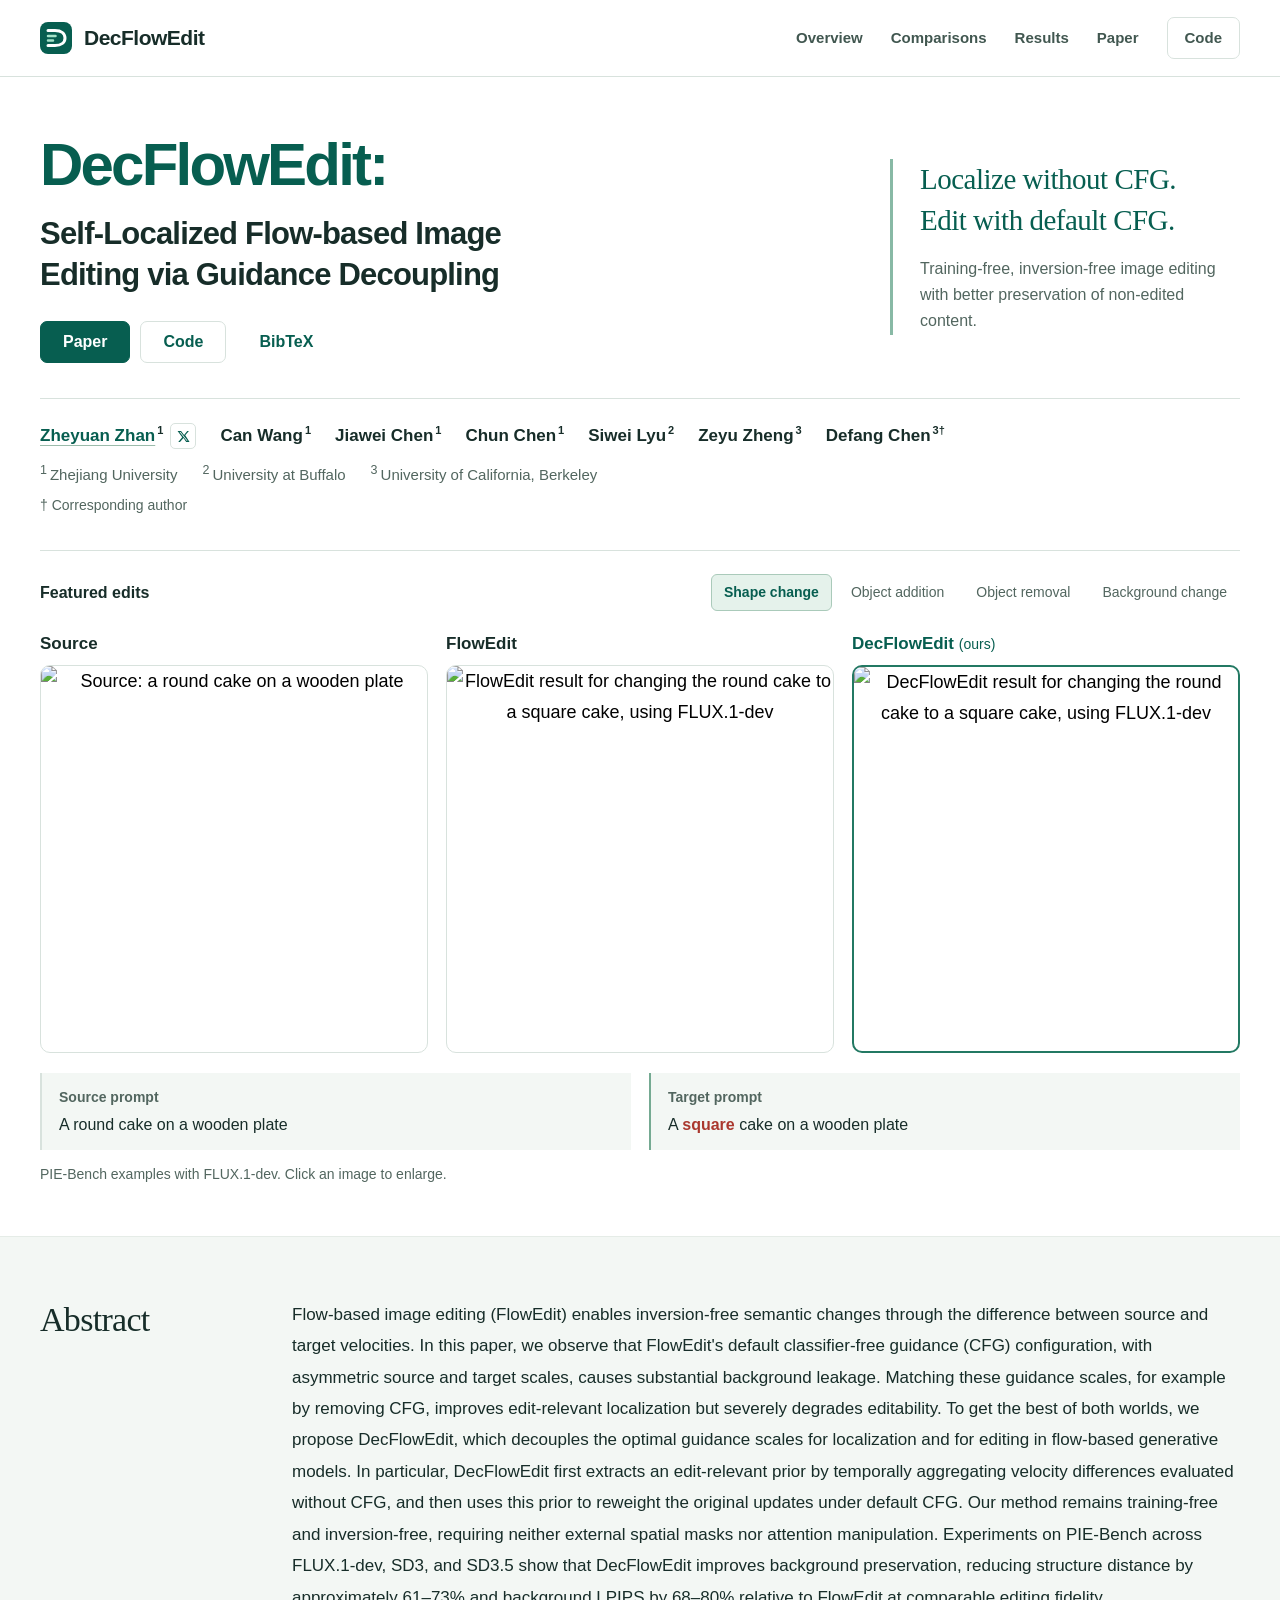
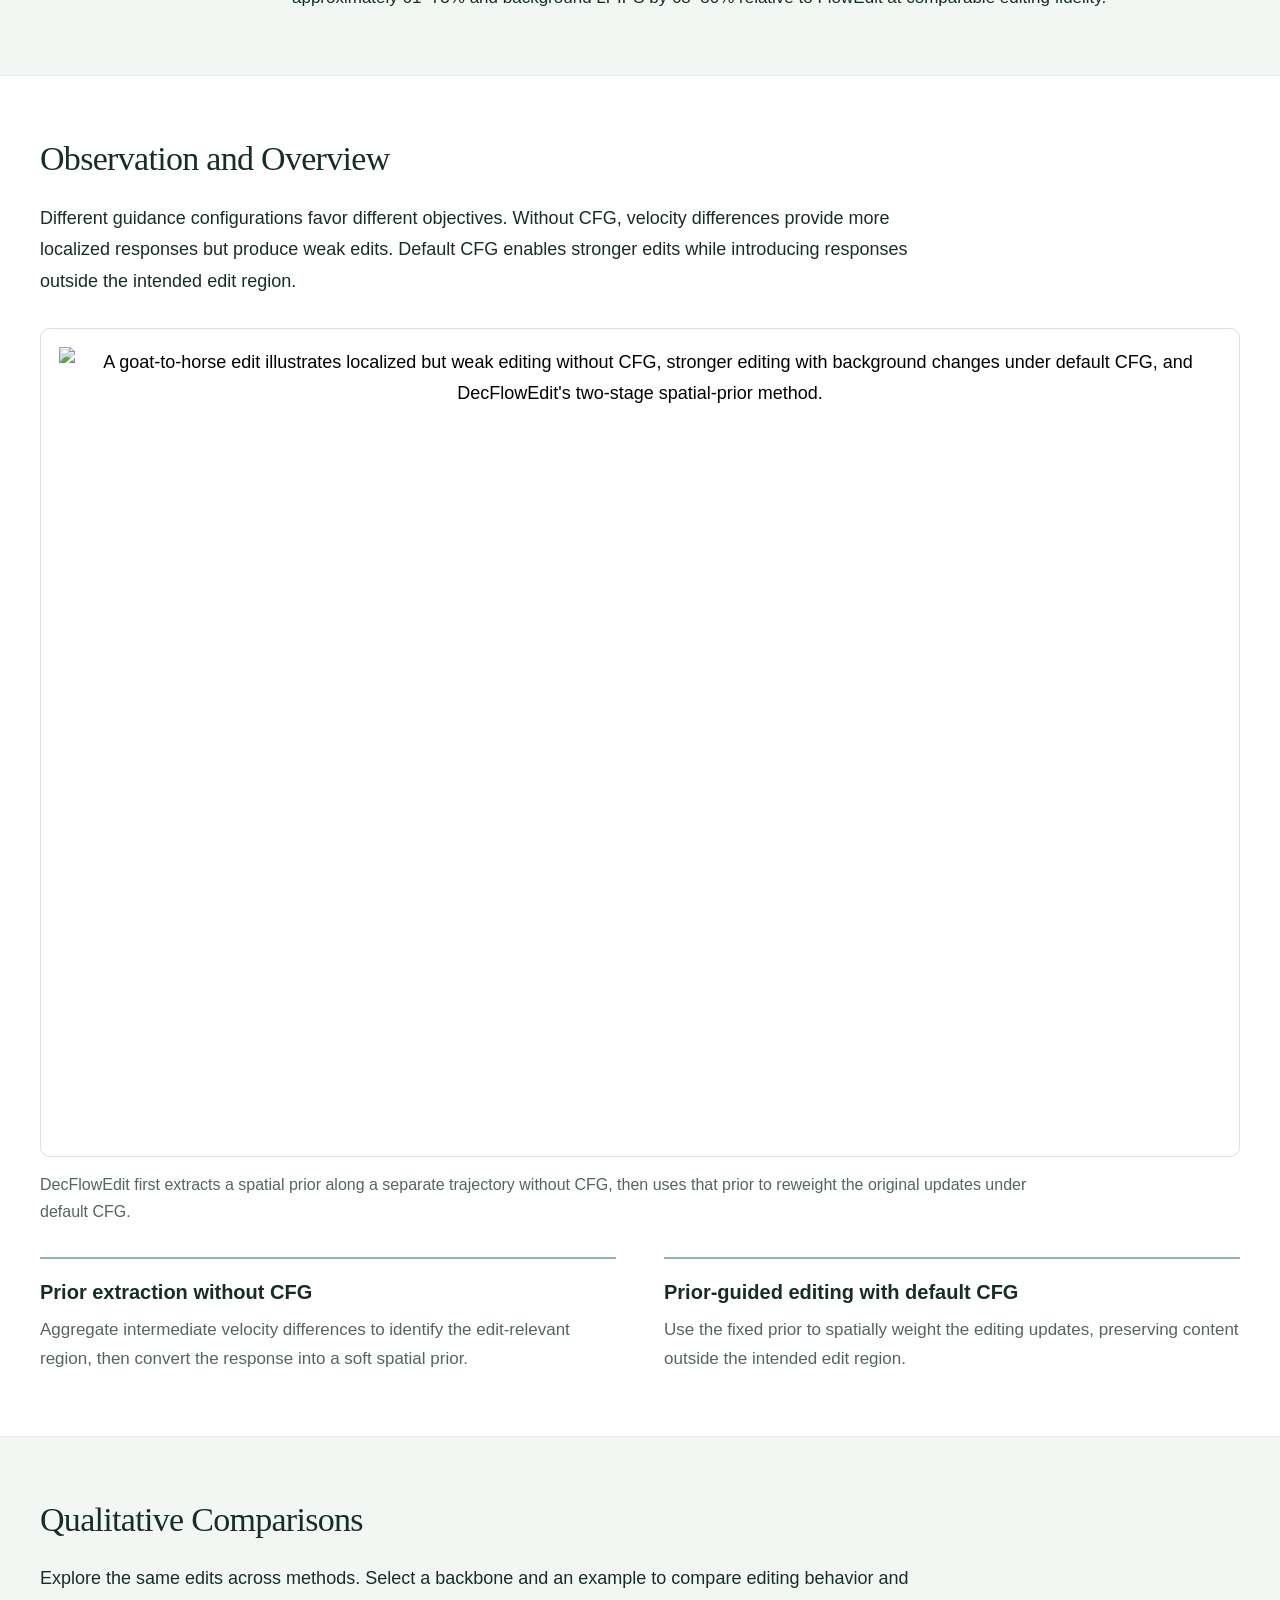
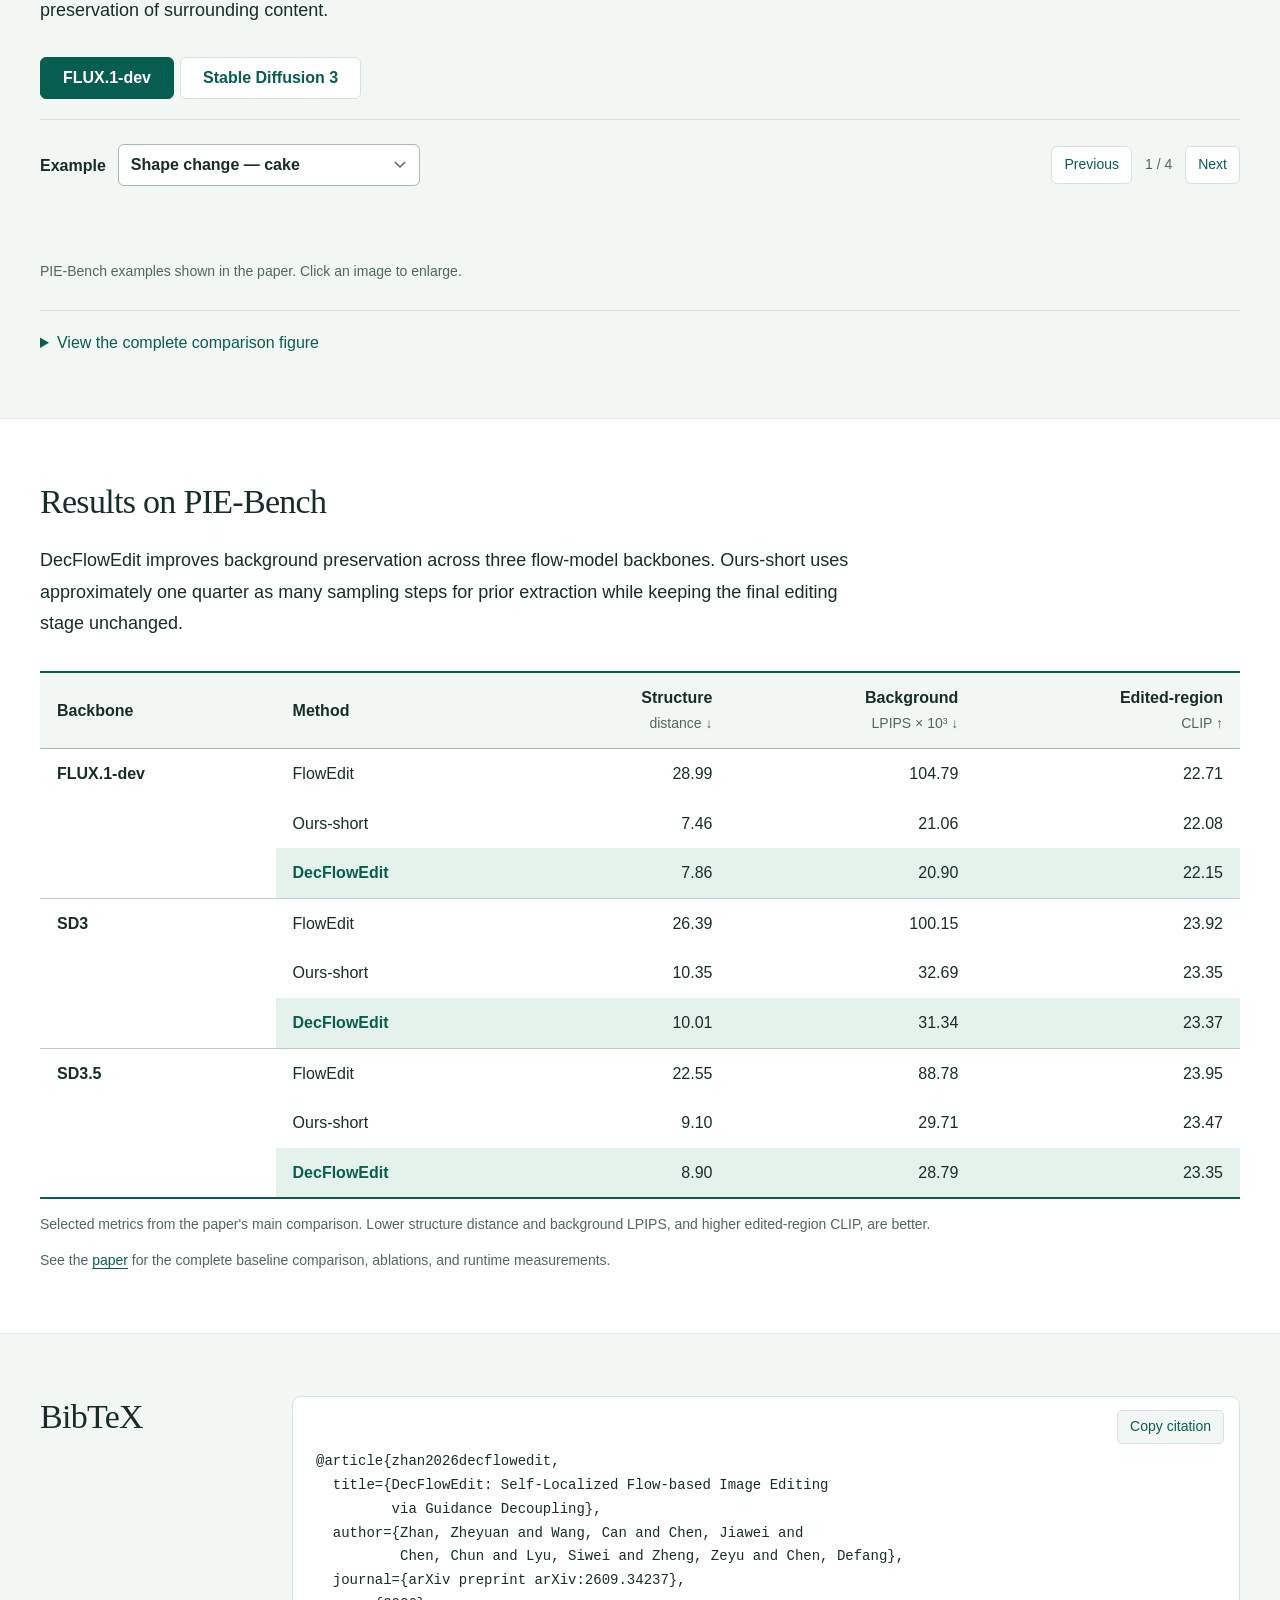
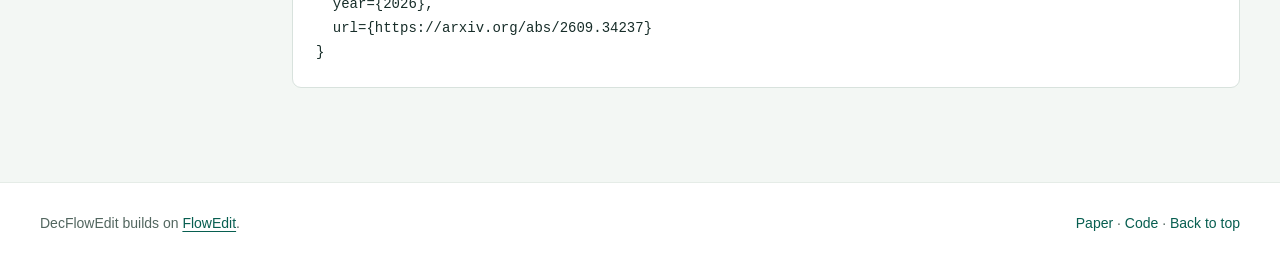
==== commit 00ddf078: "Link Zheyuan Zhan author profile to Scholar and X" ====
--- a/docs/index.html
+++ b/docs/index.html
@@ -16,10 +16,22 @@
   <meta property="og:title" content="DecFlowEdit: Self-Localized Flow-based Image Editing">
   <meta property="og:description" content="Localize without CFG. Edit with default CFG. Explore DecFlowEdit's image editing results and code.">
   <meta property="og:type" content="website">
+  <meta property="og:url" content="https://zju-pi.github.io/DecFlowEdit-Official/">
+  <meta property="og:site_name" content="DecFlowEdit">
+  <meta property="og:image" content="https://zju-pi.github.io/DecFlowEdit-Official/assets/images/social-cover-v2.png">
+  <meta property="og:image:type" content="image/png">
+  <meta property="og:image:width" content="1200">
+  <meta property="og:image:height" content="630">
+  <meta property="og:image:alt" content="DecFlowEdit: replace a goat with a horse while preserving the neighboring cat. Source, FlowEdit and DecFlowEdit results with identical red boxes highlighting the cat. PIE-Bench, FLUX.1-dev.">
   <meta name="twitter:card" content="summary_large_image">
+  <meta name="twitter:title" content="DecFlowEdit: Self-Localized Flow-based Image Editing">
+  <meta name="twitter:description" content="Localize without CFG. Edit with default CFG. Training-free, inversion-free image editing.">
+  <meta name="twitter:image" content="https://zju-pi.github.io/DecFlowEdit-Official/assets/images/social-cover-v2.png">
+  <meta name="twitter:image:alt" content="Source, FlowEdit and DecFlowEdit comparison: replace the goat with a horse. Red boxes highlight preservation of the neighboring cat. PIE-Bench, FLUX.1-dev.">
+  <link rel="canonical" href="https://zju-pi.github.io/DecFlowEdit-Official/">
   <title>DecFlowEdit — Self-Localized Flow-based Image Editing</title>
   <link rel="icon" href="assets/favicon.svg?v=2" type="image/svg+xml">
-  <link rel="stylesheet" href="style.css?v=2">
+  <link rel="stylesheet" href="style.css?v=3">
   <script src="assets/examples.js" defer></script>
   <script src="script.js" defer></script>
 </head>
@@ -55,7 +67,7 @@
       </div>
       <div class="author-block">
       <div class="authors" aria-label="Authors">
-        <div class="author-row"><span>Zheyuan Zhan<sup>1</sup></span><span>Can Wang<sup>1</sup></span><span>Jiawei Chen<sup>1</sup></span><span>Chun Chen<sup>1</sup></span><span>Siwei Lyu<sup>2</sup></span></div>
+        <div class="author-row"><span class="author-with-links"><a class="author-profile" href="https://scholar.google.com/citations?user=odJ72gIAAAAJ" target="_blank" rel="noopener noreferrer" title="Zheyuan Zhan on Google Scholar" aria-label="Zheyuan Zhan on Google Scholar (opens in a new tab)">Zheyuan Zhan</a><sup>1</sup><a class="author-social" href="https://x.com/ZheyuanZhan" target="_blank" rel="noopener noreferrer" title="Zheyuan Zhan on X (Twitter)" aria-label="Zheyuan Zhan on X (Twitter), opens in a new tab"><svg viewBox="0 0 24 24" width="13" height="13" aria-hidden="true" focusable="false"><path fill="currentColor" d="M18.9 2H22l-6.8 7.8L23.2 22h-6.3L12 14.6 5.5 22H2.3l7.3-8.4L1 2h6.5l5.6 7.2L18.9 2Zm-1.1 18h1.7L6.5 3.9H4.7L17.8 20Z"/></svg></a></span><span>Can Wang<sup>1</sup></span><span>Jiawei Chen<sup>1</sup></span><span>Chun Chen<sup>1</sup></span><span>Siwei Lyu<sup>2</sup></span></div>
         <div class="author-row"><span>Zeyu Zheng<sup>3</sup></span><span>Defang Chen<sup>3†</sup></span></div>
       </div>
       <div class="affiliations"><span><sup>1</sup>Zhejiang University</span><span><sup>2</sup>University at Buffalo</span><span><sup>3</sup>University of California, Berkeley</span></div>
--- a/docs/style.css
+++ b/docs/style.css
@@ -59,6 +59,11 @@
 .author-row { display: contents; }
 .authors span { white-space: nowrap; }
 .authors sup { font-size: 65%; padding-left: 2px; }
+.author-profile { text-decoration: underline; text-decoration-color: #9bbbab; text-underline-offset: 4px; }
+.author-profile:hover { text-decoration-color: currentColor; }
+.author-social { display: inline-flex; align-items: center; justify-content: center; width: 26px; height: 26px; margin-left: 7px; border: 1px solid var(--border); border-radius: 5px; vertical-align: middle; color: var(--accent); }
+.author-social:hover { background: var(--tint); border-color: var(--accent); text-decoration: none; }
+.author-social svg { display: block; }
 .affiliations { display: flex; flex-wrap: wrap; gap: 3px 25px; margin-top: 9px; font-size: 15px; color: var(--muted); }
 .affiliations span { white-space: nowrap; }
 .affiliations sup { margin-right: 3px; }
